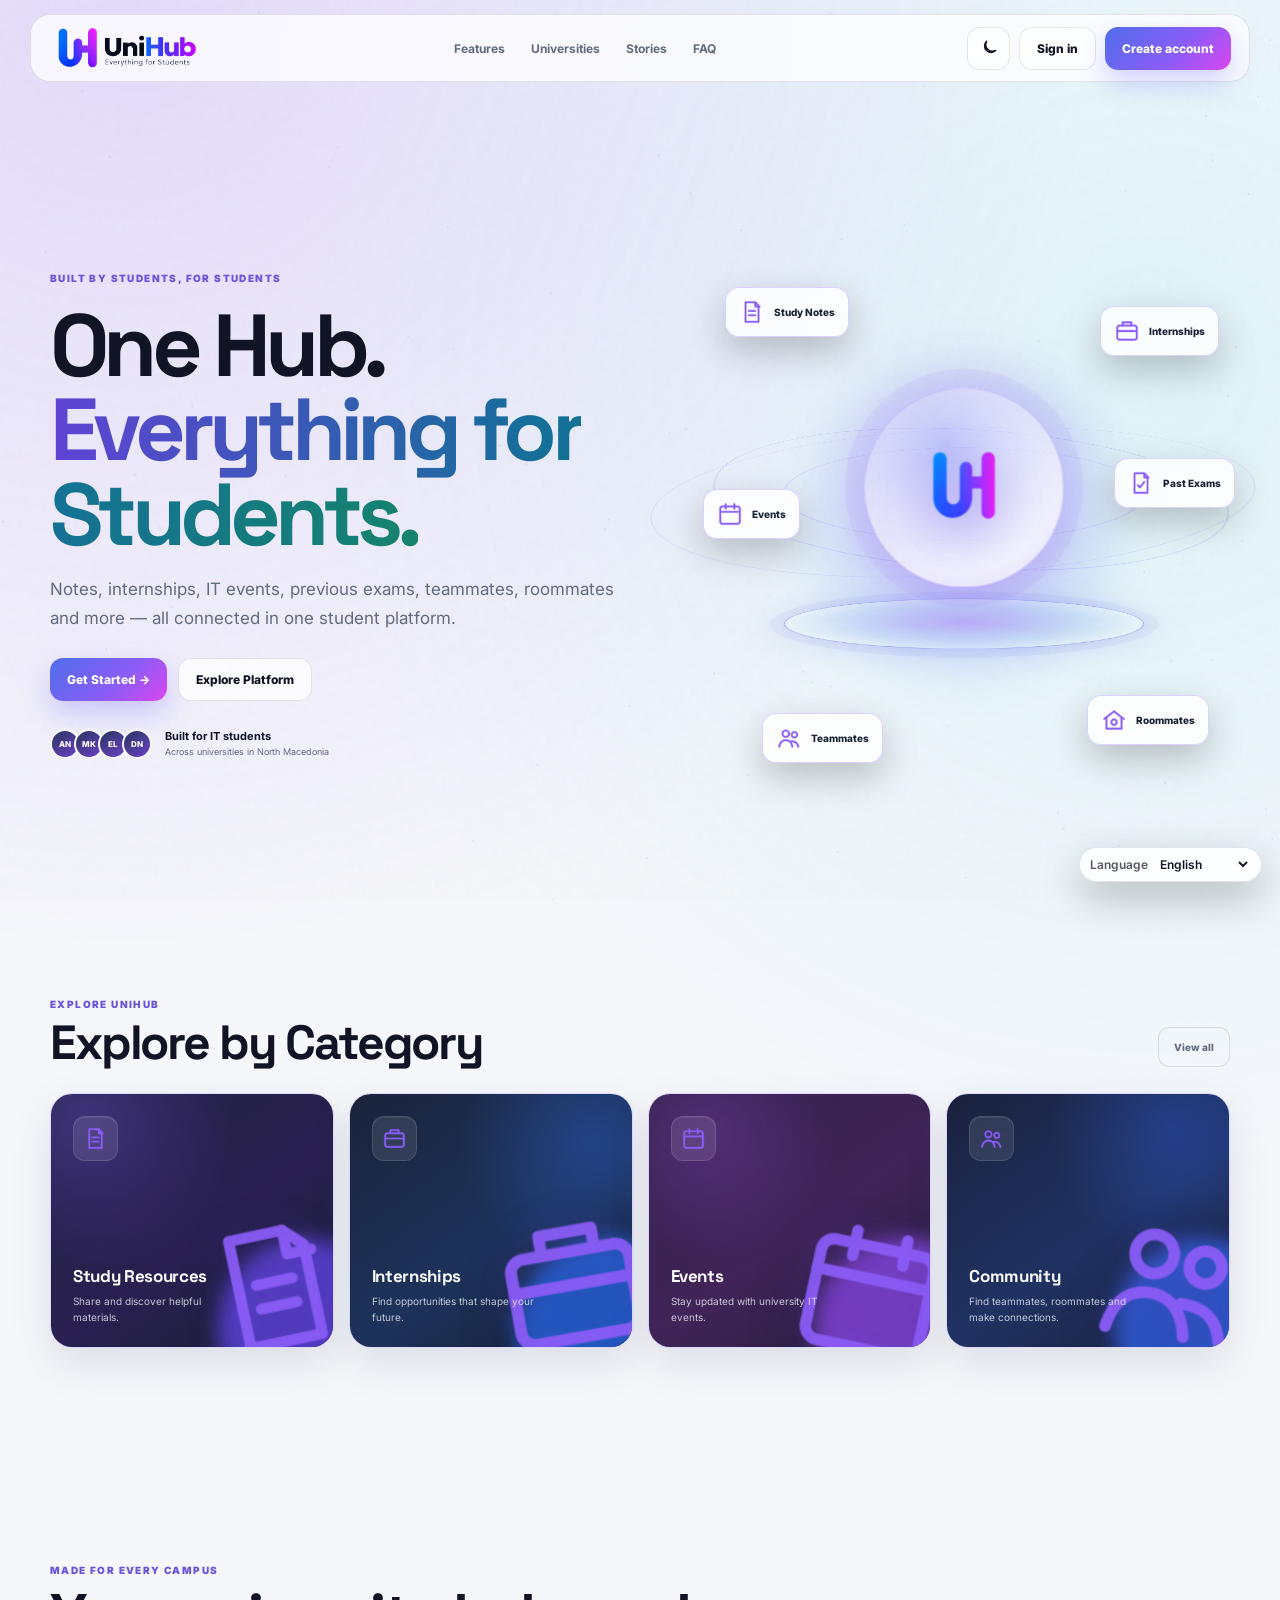
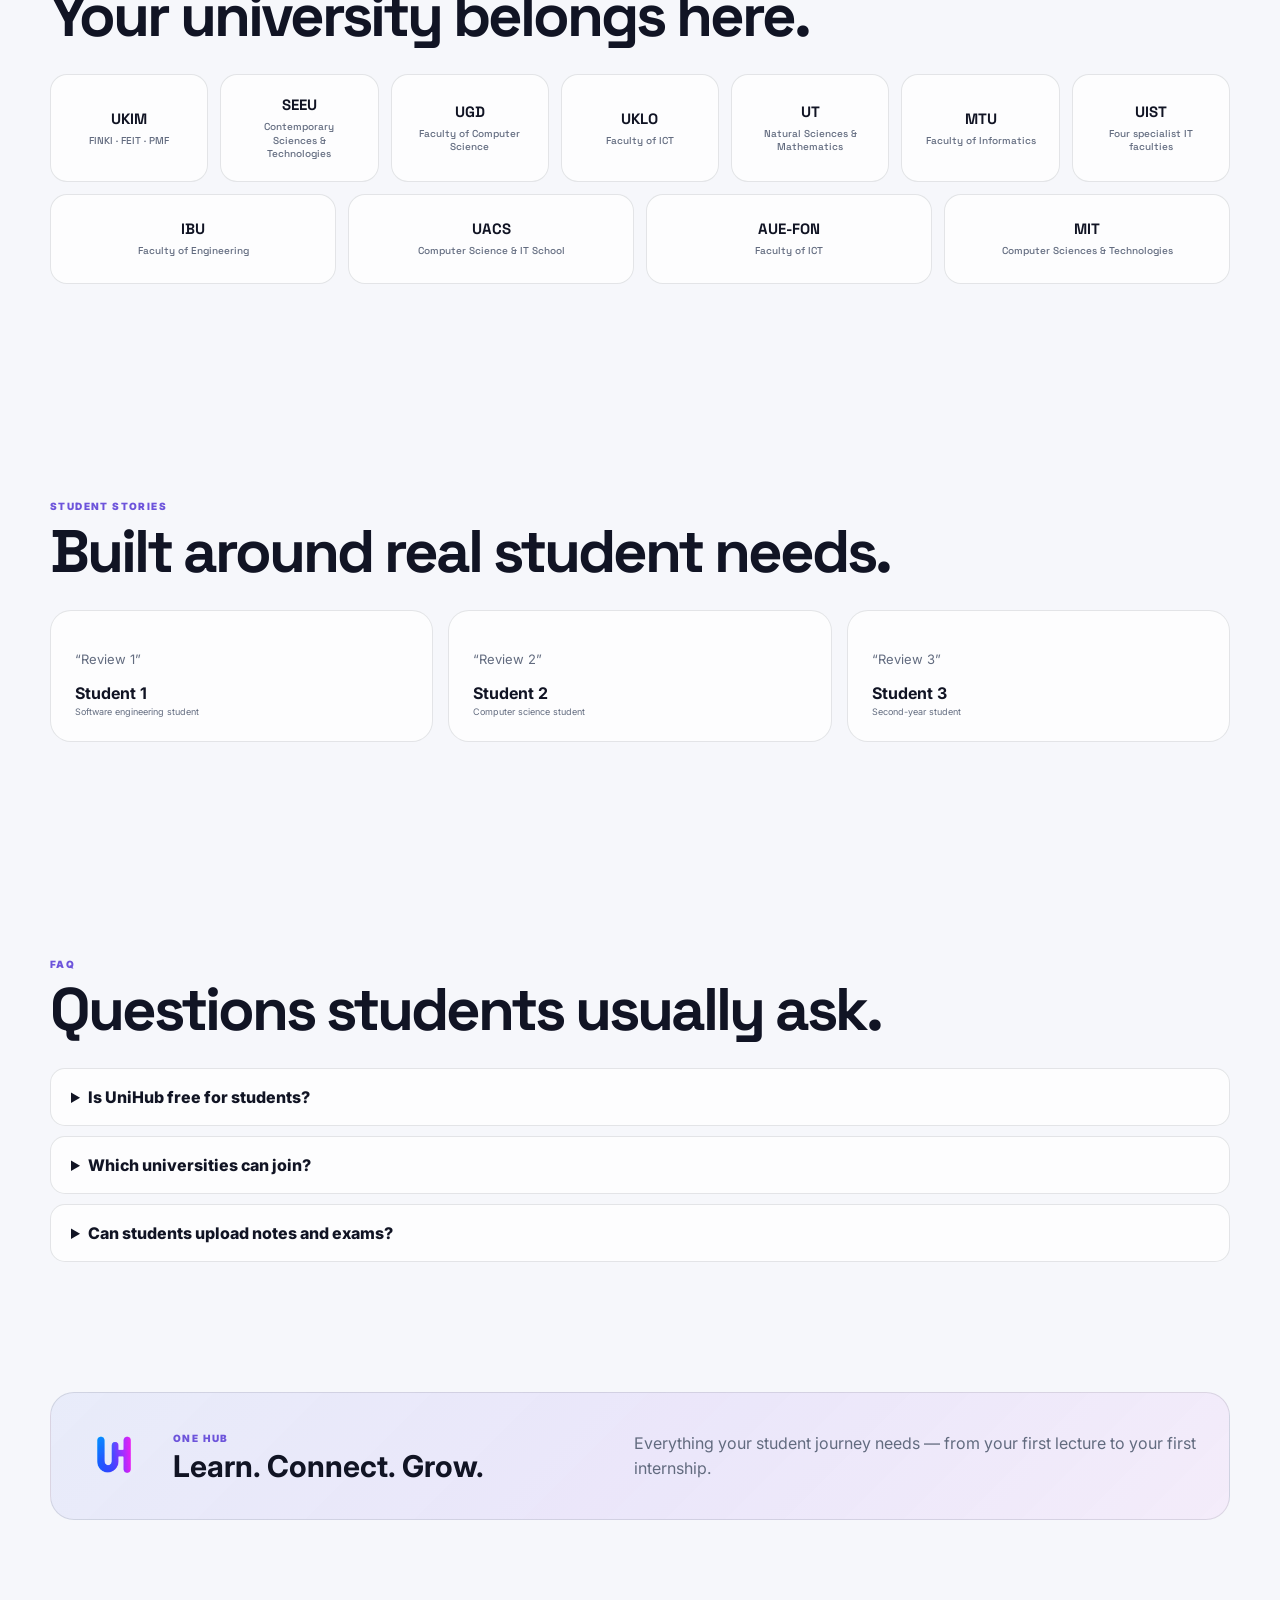
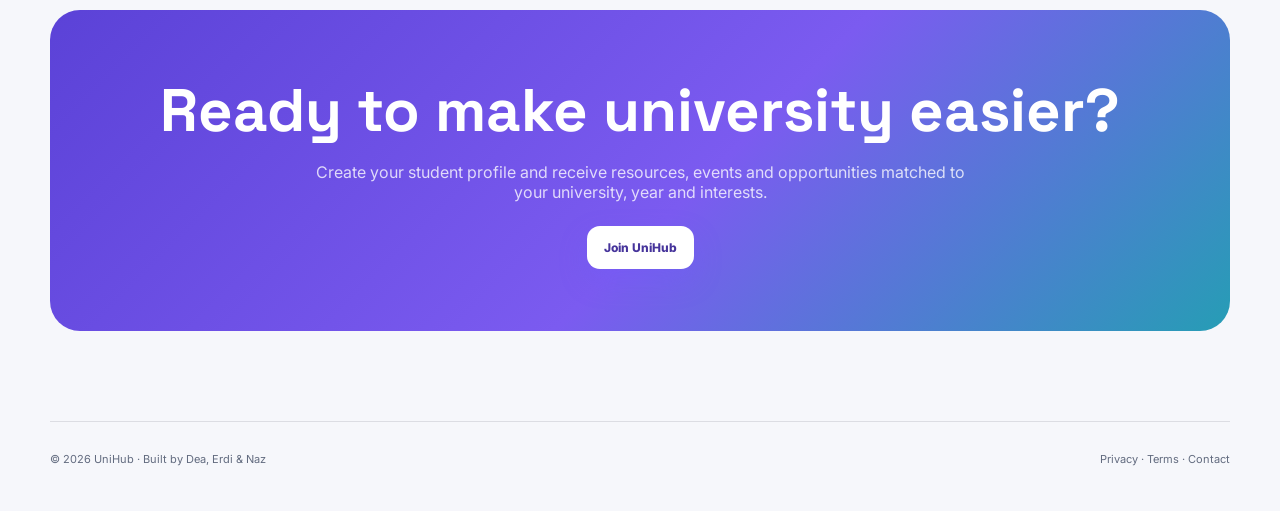
==== index.html @ a18dd670 "Initial UniHub project" ====
<!DOCTYPE html>
<html lang="en">
<head>
    <meta charset="UTF-8">
    <meta name="viewport" content="width=device-width,initial-scale=1">
    <title>UniHub — Your Student Life, Connected</title>
    <link rel="icon" href="assets/favicon.png" type="image/png">
    <link rel="preconnect" href="https://fonts.googleapis.com">
    <link rel="preconnect" href="https://fonts.gstatic.com" crossorigin>
    <link href="https://fonts.googleapis.com/css2?family=Inter:wght@400;500;600;700;800&family=Space+Grotesk:wght@500;600;700&display=swap" rel="stylesheet">
    <link rel="stylesheet" href="public.css">
</head>
<body>
<canvas id="publicCanvas">
</canvas>
<div class="noise">
</div>
<nav class="nav">
    <a class="brand brand-lockup" href="index.html" aria-label="UniHub home">
        <img class="brand-img brand-img-dark" src="assets/logo-dark.png" alt="UniHub — Everything for Students">
        <img class="brand-img brand-img-light" src="assets/logo-light.png" alt="UniHub — Everything for Students">
    </a>
    <div class="links">
        <a href="#features">Features</a>
        <a href="#universities">Universities</a>
        <a href="#stories">Stories</a>
        <a href="#faq">FAQ</a>
    </div>
    <div class="actions">
        <button class="theme-toggle-btn" id="themeToggle" type="button">
            <svg class="theme-icon sun-icon" viewBox="0 0 24 24" aria-hidden="true"><circle cx="12" cy="12" r="4"></circle><path d="M12 2v2M12 20v2M4.93 4.93l1.41 1.41M17.66 17.66l1.41 1.41M2 12h2M20 12h2M4.93 19.07l1.41-1.41M17.66 6.34l1.41-1.41"></path></svg>
            <svg class="theme-icon moon-icon" viewBox="0 0 24 24" aria-hidden="true"><path d="M21 14.5A8.5 8.5 0 0 1 9.5 3 7 7 0 1 0 21 14.5Z"></path></svg>
        </button>
        <a class="btn" href="login.html">Sign in</a>
        <a class="btn primary" href="signup.html">Create account</a>
    </div>
</nav>
<main class="wrap"><section class="hero hero-brand">
    <div class="hero-copy reveal">
        <span class="eyebrow">BUILT BY STUDENTS, FOR STUDENTS</span>
        <h1>One Hub.<br><span class="gradient">Everything for Students.</span></h1>
        <p>Notes, internships, IT events, previous exams, teammates, roommates and more — all connected in one student platform.</p>
        <div class="hero-actions"><a class="btn primary" href="signup.html">Get Started →</a><a class="btn" href="#features">Explore Platform</a></div>
        <div class="hero-proof"><div class="proof-avatars"><span>AN</span><span>MK</span><span>EL</span><span>DN</span></div><p><strong>Built for IT students</strong><br><small>Across universities in North Macedonia</small></p></div>
    </div>
    <div class="hub-visual reveal" id="hubVisual">
        <div class="hub-orbit orbit-one"></div><div class="hub-orbit orbit-two"></div><div class="hub-orbit orbit-three"></div><div class="hub-glow"></div>
        <div class="hub-core"><img src="assets/logo-mark.png" alt="UniHub UH monogram"></div>
        <div class="hub-node node-notes"><img class="asset-icon " src="assets/icons/notes.png" alt="" aria-hidden="true"><span>Study Notes</span></div>
        <div class="hub-node node-jobs"><img class="asset-icon " src="assets/icons/briefcase.png" alt="" aria-hidden="true"><span>Internships</span></div>
        <div class="hub-node node-exams"><img class="asset-icon " src="assets/icons/exam.png" alt="" aria-hidden="true"><span>Past Exams</span></div>
        <div class="hub-node node-events"><img class="asset-icon " src="assets/icons/calendar.png" alt="" aria-hidden="true"><span>Events</span></div>
        <div class="hub-node node-team"><img class="asset-icon " src="assets/icons/team.png" alt="" aria-hidden="true"><span>Teammates</span></div>
        <div class="hub-node node-room"><img class="asset-icon " src="assets/icons/room.png" alt="" aria-hidden="true"><span>Roommates</span></div>
        <div class="hub-platform"></div>
    </div>
</section>
    <section class="section category-section" id="features">
        <div class="category-heading">
            <div>
                <span class="eyebrow">EXPLORE UNIHUB</span>
                <h2>Explore by Category</h2>
            </div>
            <a class="category-view-all" href="signup.html">View all</a>
        </div>

        <div class="category-grid">
            <article class="category-card category-resources reveal">
                <div class="category-content">
                    <span class="category-icon">
                        <img src="assets/icons/notes.png" alt="" aria-hidden="true">
                    </span>
                    <div>
                        <h3>Study Resources</h3>
                        <p>Share and discover helpful materials.</p>
                    </div>
                </div>
                <img class="category-art category-art-resources" src="assets/icons/notes.png" alt="" aria-hidden="true">
            </article>

            <article class="category-card category-internships reveal">
                <div class="category-content">
                    <span class="category-icon">
                        <img src="assets/icons/briefcase.png" alt="" aria-hidden="true">
                    </span>
                    <div>
                        <h3>Internships</h3>
                        <p>Find opportunities that shape your future.</p>
                    </div>
                </div>
                <img class="category-art category-art-internships" src="assets/icons/briefcase.png" alt="" aria-hidden="true">
            </article>

            <article class="category-card category-events reveal">
                <div class="category-content">
                    <span class="category-icon">
                        <img src="assets/icons/calendar.png" alt="" aria-hidden="true">
                    </span>
                    <div>
                        <h3>Events</h3>
                        <p>Stay updated with university IT events.</p>
                    </div>
                </div>
                <img class="category-art category-art-events" src="assets/icons/calendar.png" alt="" aria-hidden="true">
            </article>

            <article class="category-card category-community reveal">
                <div class="category-content">
                    <span class="category-icon">
                        <img src="assets/icons/team.png" alt="" aria-hidden="true">
                    </span>
                    <div>
                        <h3>Community</h3>
                        <p>Find teammates, roommates and make connections.</p>
                    </div>
                </div>
                <img class="category-art category-art-community" src="assets/icons/team.png" alt="" aria-hidden="true">
            </article>
        </div>
    </section>
    <!--    <section class="section">-->
    <!--        <span class="eyebrow">GROWING TOGETHER</span>-->
    <!--        <h2>One place. Thousands of possibilities.</h2>-->
    <!--        <div class="stats">-->
    <!--            <div class="stat">-->
    <!--                <strong data-count="2486">0</strong>-->
    <!--                <span>Students</span>-->
    <!--            </div><div class="stat">-->
    <!--            <strong data-count="1284">0</strong>-->
    <!--            <span>Resources</span>-->
    <!--        </div>-->
    <!--            <div class="stat">-->
    <!--                <strong data-count="327">0</strong>-->
    <!--                <span>Previous exams</span>-->
    <!--            </div>-->
    <!--            <div class="stat">-->
    <!--                <strong data-count="46">0</strong>-->
    <!--                <span>Internships</span>-->
    <!--            </div>-->
    <!--            <div class="stat">-->
    <!--                <strong data-count="18">0</strong>-->
    <!--                <span>Upcoming events</span>-->
    <!--            </div>-->
    <!--        </div>-->
    <!--    </section>-->
    <section class="section" id="universities">
        <span class="eyebrow">MADE FOR EVERY CAMPUS</span>
        <h2>Your university belongs here.</h2>
        <div class="universities">
            <div class="uni">UKIM<small>FINKI · FEIT · PMF</small>
            </div>
            <div class="uni">SEEU<small>Contemporary Sciences & Technologies</small>
            </div>
            <div class="uni">UGD<small>Faculty of Computer Science</small>
            </div>
            <div class="uni">UKLO<small>Faculty of ICT</small>
            </div>
            <div class="uni">UT<small>Natural Sciences & Mathematics</small>
            </div>
            <div class="uni">MTU<small>Faculty of Informatics</small>
            </div>
            <div class="uni">UIST<small>Four specialist IT faculties</small>
            </div>
            <div class="uni">IBU<small>Faculty of Engineering</small>
            </div>
            <div class="uni">UACS<small>Computer Science & IT School</small>
            </div>
            <div class="uni">AUE-FON<small>Faculty of ICT</small>
            </div>
            <div class="uni">MIT<small>Computer Sciences & Technologies</small>
            </div>
        </div>
    </section>
    <section class="section" id="stories">
        <span class="eyebrow">STUDENT STORIES</span>
        <h2>Built around real student needs.</h2>
        <div class="testimonials">
            <article class="quote">
                <p>“Review 1”</p>
                <b>Student 1</b>
                <small>Software engineering student</small>
            </article><article class="quote">
            <p>“Review 2”</p>
            <b>Student 2</b>
            <small>Computer science student</small>
        </article>
            <article class="quote">
                <p>“Review 3”</p>
                <b>Student 3</b>
                <small>Second-year student</small>
            </article>
        </div>
    </section>
    <section class="section" id="faq">
        <span class="eyebrow">FAQ</span>
        <h2>Questions students usually ask.</h2>
        <div class="faq">
            <details>
                <summary>Is UniHub free for students?</summary>
                <p>Yes. The student account and core platform are designed to be free.</p>
            </details>
            <details>
                <summary>Which universities can join?</summary>
                <p>UniHub includes IT-related faculties and study programmes from public and private universities across North Macedonia, with an “Other” option so no accredited IT student is excluded.</p>
            </details>
            <details>
                <summary>Can students upload notes and exams?</summary>
                <p>Yes. Logged-in students can contribute resources, while moderation and reporting keep content organized.</p>
            </details>
        </div>
    </section>
    <section class="brand-strip reveal"><img src="assets/logo-mark.png" alt=""><div><span class="eyebrow">ONE HUB</span><h2>Learn. Connect. Grow.</h2></div><p>Everything your student journey needs — from your first lecture to your first internship.</p></section>
    <section class="cta reveal">
        <h2>Ready to make university easier?</h2>
        <p>Create your student profile and receive resources, events and opportunities matched to your university, year and interests.</p>
        <a class="btn primary" style="background:#fff;color:#46349b" href="signup.html">Join UniHub</a>
    </section>
</main>
<footer class="wrap">
    <span>© 2026 UniHub · Built by Dea, Erdi & Naz</span>
    <span>Privacy · Terms · Contact</span>
</footer>
<script src="public.js">
</script>
<script src="i18n.js"></script>
</body>
</html>
---- public.css ----
:root{--bg:#070910;--surface:rgba(18,22,34,.72);--surface2:#111522;--text:#f7f8fc;--muted:#9ca5ba;--line:rgba(255,255,255,.09);--purple:#8b5cf6;--blue:#4f8df7;--cyan:#2dd4df;--green:#43d39e;--shadow:0 30px 90px rgba(0,0,0,.34);--font:Inter,sans-serif;--display:"Space Grotesk",sans-serif}html[data-theme=light]{--bg:#f6f7fb;--surface:rgba(255,255,255,.78);--surface2:#fff;--text:#111424;--muted:#626b7f;--line:rgba(17,24,39,.11);--shadow:0 28px 80px rgba(63,68,92,.16)}*{box-sizing:border-box}html{scroll-behavior:smooth}body{margin:0;background:radial-gradient(circle at 10% 0%,rgba(139,92,246,.18),transparent 25%),radial-gradient(circle at 90% 10%,rgba(45,212,223,.11),transparent 24%),var(--bg);color:var(--text);font-family:var(--font);overflow-x:hidden;transition:background .25s,color .25s}a{text-decoration:none;color:inherit}button,input{font:inherit}canvas{position:fixed;inset:0;width:100%;height:100%;z-index:-2;opacity:.35}.noise{position:fixed;inset:0;pointer-events:none;z-index:-1;opacity:.035;background-image:url("data:image/svg+xml,%3Csvg viewBox='0 0 180 180' xmlns='http://www.w3.org/2000/svg'%3E%3Cfilter id='n'%3E%3CfeTurbulence type='fractalNoise' baseFrequency='.8' numOctaves='4' stitchTiles='stitch'/%3E%3C/filter%3E%3Crect width='100%25' height='100%25' filter='url(%23n)'/%3E%3C/svg%3E")}.wrap{width:min(1180px,calc(100% - 28px));margin:auto}.nav{position:fixed;top:14px;left:50%;transform:translateX(-50%);width:min(1220px,calc(100% - 24px));height:68px;padding:0 18px;display:flex;align-items:center;justify-content:space-between;border:1px solid var(--line);border-radius:20px;background:rgba(7,9,16,.72);backdrop-filter:blur(24px);z-index:30}html[data-theme=light] .nav{background:rgba(255,255,255,.76)}.brand{display:flex;align-items:center;gap:10px;font:700 21px var(--display)}.brand-mark{width:40px;height:40px;border-radius:13px;display:grid;place-items:center;background:linear-gradient(145deg,var(--purple),#4f46e5);box-shadow:0 12px 28px rgba(109,93,252,.35);color:#fff}.brand b{color:var(--purple)}.links{display:flex;gap:26px;color:var(--muted);font-size:12px;font-weight:700}.actions{display:flex;gap:9px;align-items:center}.btn,.theme-toggle-btn{min-height:43px;padding:0 17px;border-radius:13px;display:inline-flex;align-items:center;justify-content:center;gap:8px;font-weight:800;font-size:12px;border:1px solid var(--line);background:var(--surface);color:var(--text);cursor:pointer}.btn.primary{border:0;background:linear-gradient(135deg,var(--purple),#6d5dfc);box-shadow:0 12px 28px rgba(109,93,252,.28);color:#fff}.theme-toggle-btn{min-width:104px}.hero{min-height:100vh;padding-top:125px;display:grid;grid-template-columns:1.05fr .95fr;align-items:center;gap:60px}.eyebrow{color:#b39dff;font-size:10px;font-weight:900;letter-spacing:.14em}html[data-theme=light] .eyebrow{color:#6d54db}.hero h1{margin:18px 0;font:700 clamp(52px,7vw,88px)/.96 var(--display);letter-spacing:-.065em}.gradient{color:transparent;background:linear-gradient(90deg,#b59cff,#67c8ff 55%,#72e8d2);-webkit-background-clip:text;background-clip:text}html[data-theme=light] .gradient{background:linear-gradient(90deg,#5f43d4,#146f99 55%,#15836d);-webkit-background-clip:text;background-clip:text}.hero p{max-width:650px;color:var(--muted);font-size:17px;line-height:1.7}.hero-actions{display:flex;gap:11px;flex-wrap:wrap;margin-top:25px}.preview{position:relative;transform:perspective(1200px) rotateY(-7deg) rotateX(3deg)}.window{overflow:hidden;border:1px solid var(--line);border-radius:25px;background:var(--surface2);box-shadow:var(--shadow)}.window-top{height:50px;padding:0 15px;display:flex;align-items:center;gap:7px;border-bottom:1px solid var(--line)}.window-top i{width:8px;height:8px;border-radius:50%;background:#ff7373}.window-top i:nth-child(2){background:#ffc765}.window-top i:nth-child(3){background:#55d78f}.window-body{padding:20px}.mini-search{height:48px;border:1px solid var(--line);border-radius:13px;padding:0 13px;display:flex;align-items:center;gap:10px;color:var(--muted);background:rgba(255,255,255,.025)}html[data-theme=light] .mini-search{background:rgba(17,24,39,.025)}.mini-grid{display:grid;grid-template-columns:repeat(2,1fr);gap:10px;margin-top:12px}.mini-card{min-height:118px;padding:14px;border-radius:16px;border:1px solid var(--line);background:linear-gradient(145deg,rgba(139,92,246,.18),rgba(79,70,229,.06))}.mini-card strong,.mini-card small{display:block}.mini-card strong{margin-top:22px;font:700 14px var(--display)}.mini-card small{color:var(--muted);font-size:9px}.float{position:absolute;padding:10px 13px;border:1px solid var(--line);border-radius:13px;background:var(--surface2);box-shadow:var(--shadow);font-size:10px;font-weight:800;animation:f 4s ease-in-out infinite}.f1{left:-35px;top:75px}.f2{right:-30px;bottom:65px;animation-delay:-2s}@keyframes f{50%{transform:translateY(-10px)}}.section{padding:105px 0}.section h2{margin:7px 0 28px;font:700 clamp(37px,5vw,60px)/1.02 var(--display);letter-spacing:-.05em}.grid{display:grid;grid-template-columns:repeat(3,1fr);gap:15px}.feature{min-height:255px;padding:24px;border:1px solid var(--line);border-radius:22px;background:var(--surface);transition:.25s}.feature:hover{transform:translateY(-7px) rotateX(2deg);border-color:rgba(139,92,246,.4);box-shadow:var(--shadow)}.feature .icon{font-size:27px}.feature h3{margin:30px 0 8px;font:700 20px var(--display)}.feature p{color:var(--muted);font-size:12px;line-height:1.7}.stats{display:grid;grid-template-columns:repeat(5,1fr);gap:10px}.stat{padding:23px;border:1px solid var(--line);border-radius:18px;background:var(--surface);text-align:center}.stat strong{display:block;font:700 30px var(--display)}.stat span{color:var(--muted);font-size:10px}.universities{display:flex;gap:12px;flex-wrap:wrap}.uni{flex:1;min-width:140px;padding:20px;border:1px solid var(--line);border-radius:17px;background:var(--surface);text-align:center;font:700 15px var(--display)}.testimonials{display:grid;grid-template-columns:repeat(3,1fr);gap:15px}.quote{padding:24px;border:1px solid var(--line);border-radius:21px;background:var(--surface)}.quote p{color:var(--muted);font-size:13px;line-height:1.7}.quote b,.quote small{display:block}.quote small{color:var(--muted);font-size:9px;margin-top:3px}.faq{display:grid;gap:10px}.faq details{padding:18px 20px;border:1px solid var(--line);border-radius:15px;background:var(--surface)}.faq summary{cursor:pointer;font-weight:800}.faq p{color:var(--muted);font-size:12px;line-height:1.7}.cta{margin:30px 0 90px;padding:62px;border-radius:30px;background:linear-gradient(135deg,#5b42d7,#7b5bf0 55%,#269db5);text-align:center;color:#fff}.cta h2{margin:0 0 13px;font:700 clamp(38px,5vw,60px) var(--display)}.cta p{max-width:650px;margin:0 auto 24px;color:rgba(255,255,255,.78)}footer{padding:30px 0 45px;border-top:1px solid var(--line);display:flex;justify-content:space-between;color:var(--muted);font-size:11px}.reveal{opacity:0;transform:translateY(18px);transition:.7s}.reveal.visible{opacity:1;transform:none}@media(max-width:900px){.links{display:none}.hero{grid-template-columns:1fr;padding-top:140px}.hero-copy{text-align:center}.hero p{margin-inline:auto}.hero-actions{justify-content:center}.preview{transform:none}.grid,.testimonials{grid-template-columns:repeat(2,1fr)}.stats{grid-template-columns:repeat(2,1fr)}}@media(max-width:600px){.wrap{width:calc(100% - 22px)}.hero h1{font-size:52px}.grid,.testimonials,.stats{grid-template-columns:1fr}.f1,.f2{display:none}.cta{padding:42px 20px}.nav .actions .btn:first-child{display:none}.theme-toggle-btn{min-width:88px;padding:0 12px}}
.universities .uni{display:flex;flex-direction:column;gap:6px;min-height:90px;justify-content:center}.universities .uni small{font-size:10px;line-height:1.35;color:var(--muted);font-weight:500}
.theme-toggle-btn{width:43px;min-width:43px;padding:0}.theme-icon{width:19px;height:19px;fill:none;stroke:currentColor;stroke-width:2;stroke-linecap:round;stroke-linejoin:round}.moon-icon{display:none}html[data-theme=light] .sun-icon{display:none}html[data-theme=light] .moon-icon{display:block}

/* === UniHub UH Brand System === */
.brand-lockup{display:block;padding:0;min-width:150px}.brand-img{display:block;width:154px;height:auto}.brand-img-light{display:none}html[data-theme=light] .brand-img-dark{display:none}html[data-theme=light] .brand-img-light{display:block}
:root{--brand-blue:#4F6EEB;--brand-violet:#8B5CF6;--brand-magenta:#D946EF;--brand-night:#0F172A}
.hero-brand{position:relative}.hero-brand .hero-copy{position:relative;z-index:4}
.hero-proof{display:flex;align-items:center;gap:13px;margin-top:28px;color:var(--muted)}.hero-proof p{margin:0;font-size:11px;line-height:1.35}.hero-proof strong{color:var(--text)}.hero-proof small{font-size:9px}.proof-avatars{display:flex}.proof-avatars span{width:30px;height:30px;margin-left:-6px;display:grid;place-items:center;border:2px solid var(--bg);border-radius:50%;background:linear-gradient(145deg,#28345f,#6c42c7);color:#fff;font-size:8px;font-weight:800}.proof-avatars span:first-child{margin-left:0}
.hub-visual{position:relative;min-height:610px;transform-style:preserve-3d;perspective:1200px;isolation:isolate}.hub-glow{position:absolute;left:50%;top:52%;width:360px;height:360px;transform:translate(-50%,-50%);border-radius:50%;background:radial-gradient(circle,rgba(125,75,255,.35),rgba(49,94,255,.11) 45%,transparent 70%);filter:blur(15px);z-index:-1}
.hub-core{position:absolute;left:50%;top:46%;width:190px;height:190px;transform:translate(-50%,-50%) translateZ(60px);display:grid;place-items:center;border:1px solid rgba(150,120,255,.34);border-radius:50%;background:radial-gradient(circle at 40% 30%,rgba(122,90,255,.28),rgba(12,15,29,.88) 68%);box-shadow:0 0 0 18px rgba(124,58,237,.06),0 0 70px rgba(124,58,237,.28),inset 0 0 45px rgba(93,64,220,.14)}html[data-theme=light] .hub-core{background:radial-gradient(circle at 40% 30%,rgba(122,90,255,.17),rgba(255,255,255,.88) 70%)}.hub-core img{width:122px;filter:drop-shadow(0 18px 25px rgba(72,52,202,.3))}
.hub-platform{position:absolute;left:50%;top:68%;width:360px;height:92px;transform:translate(-50%,-50%) rotateX(62deg);border:1px solid rgba(99,102,241,.55);border-radius:50%;background:radial-gradient(ellipse at center,rgba(139,92,246,.34),rgba(37,99,235,.10) 48%,transparent 70%);box-shadow:0 0 0 14px rgba(67,56,202,.05),0 0 50px rgba(99,102,241,.25)}
.hub-orbit{position:absolute;left:50%;top:46%;border:1px solid rgba(140,110,255,.28);border-radius:50%;transform:translate(-50%,-50%) rotateX(69deg);pointer-events:none}.orbit-one{width:360px;height:270px}.orbit-two{width:520px;height:360px;transform:translate(-50%,-50%) rotateX(67deg) rotateZ(16deg)}.orbit-three{width:610px;height:430px;transform:translate(-50%,-50%) rotateX(70deg) rotateZ(-18deg);opacity:.65}
.hub-node{position:absolute;display:flex;align-items:center;gap:9px;padding:11px 13px;border:1px solid rgba(135,102,255,.28);border-radius:14px;background:rgba(13,17,31,.84);backdrop-filter:blur(16px);box-shadow:0 14px 36px rgba(0,0,0,.22);color:#eef1ff;font-size:10px;font-weight:800;animation:hubFloat 5s ease-in-out infinite}.hub-node .asset-icon{width:26px;height:26px;color:#8b5cf6}html[data-theme=light] .hub-node{background:rgba(255,255,255,.84);color:#1a2236}.node-notes{left:5%;top:13%}.node-jobs{right:2%;top:16%;animation-delay:-1s}.node-exams{right:-1%;top:41%;animation-delay:-2.2s}.node-events{left:1%;top:46%;animation-delay:-3s}.node-team{left:12%;bottom:9%;animation-delay:-1.7s}.node-room{right:4%;bottom:12%;animation-delay:-2.6s}@keyframes hubFloat{50%{transform:translateY(-9px)}}
.feature .icon{width:48px;height:48px;display:grid;place-items:center;border-radius:14px;background:linear-gradient(145deg,rgba(79,110,235,.17),rgba(217,70,239,.12));color:#8b5cf6}.feature .icon .asset-icon{width:26px;height:26px}
.brand-strip{display:grid;grid-template-columns:auto 1fr 1.3fr;gap:24px;align-items:center;margin:25px 0 90px;padding:28px;border:1px solid var(--line);border-radius:24px;background:linear-gradient(135deg,rgba(79,110,235,.08),rgba(139,92,246,.10),rgba(217,70,239,.06))}.brand-strip>img{width:70px}.brand-strip h2{margin:2px 0;font-size:30px}.brand-strip p{margin:0;color:var(--muted);line-height:1.6}
.btn.primary{background:linear-gradient(135deg,var(--brand-blue),var(--brand-violet) 58%,var(--brand-magenta))}
@media(max-width:900px){.hub-visual{min-height:540px}.brand-strip{grid-template-columns:auto 1fr}.brand-strip p{grid-column:1/-1}}
@media(max-width:620px){.brand-img{width:138px}.hub-visual{min-height:460px}.hub-core{width:150px;height:150px}.hub-core img{width:96px}.hub-node{padding:9px 10px;font-size:8px}.hub-node .asset-icon{width:21px;height:21px}.orbit-three{display:none}.orbit-two{width:390px;height:290px}.orbit-one{width:280px;height:220px}}

.asset-icon{display:block;width:1em;height:1em;object-fit:contain}


/* === Explore by Category cards === */
.category-section{padding-top:92px;padding-bottom:105px}

.category-heading{
    display:flex;
    align-items:flex-end;
    justify-content:space-between;
    gap:24px;
    margin-bottom:26px;
}

.category-heading h2{
    margin:7px 0 0;
    font:700 clamp(34px,4vw,48px)/1 var(--display);
    letter-spacing:-.045em;
}

.category-view-all{
    min-height:40px;
    padding:0 15px;
    display:inline-flex;
    align-items:center;
    justify-content:center;
    border:1px solid var(--line);
    border-radius:11px;
    background:rgba(255,255,255,.025);
    color:var(--muted);
    font-size:10px;
    font-weight:800;
    transition:.22s;
}

.category-view-all:hover{
    color:var(--text);
    border-color:rgba(139,92,246,.35);
    transform:translateY(-2px);
}

.category-grid{
    display:grid;
    grid-template-columns:repeat(4,minmax(0,1fr));
    gap:15px;
}

.category-card{
    position:relative;
    min-height:255px;
    overflow:hidden;
    padding:22px;
    display:flex;
    align-items:flex-end;
    isolation:isolate;
    border:1px solid rgba(137,116,255,.24);
    border-radius:22px;
    box-shadow:
            inset 0 1px 0 rgba(255,255,255,.05),
            0 18px 45px rgba(0,0,0,.15);
    transition:
            transform .32s cubic-bezier(.2,.8,.2,1),
            box-shadow .32s,
            border-color .32s;
}

.category-card:before{
    content:"";
    position:absolute;
    inset:0;
    z-index:-2;
    opacity:.96;
}

.category-card:after{
    content:"";
    position:absolute;
    width:180px;
    height:180px;
    right:-65px;
    bottom:-72px;
    z-index:-1;
    border-radius:50%;
    filter:blur(10px);
    opacity:.7;
}

.category-card:hover{
    transform:translateY(-8px) scale(1.012);
    border-color:rgba(161,136,255,.55);
    box-shadow:
            inset 0 1px 0 rgba(255,255,255,.08),
            0 26px 70px rgba(0,0,0,.25),
            0 0 32px rgba(109,93,252,.10);
}

.category-resources:before{
    background:
            radial-gradient(circle at 12% 10%,rgba(122,86,255,.30),transparent 45%),
            linear-gradient(145deg,#171735,#21174a 55%,#12162d);
}
.category-resources:after{background:#6d4cff}

.category-internships:before{
    background:
            radial-gradient(circle at 85% 18%,rgba(43,111,255,.28),transparent 42%),
            linear-gradient(145deg,#111b33,#142a55 56%,#10172c);
}
.category-internships:after{background:#2774ff}

.category-events:before{
    background:
            radial-gradient(circle at 20% 15%,rgba(170,77,255,.24),transparent 42%),
            linear-gradient(145deg,#26183d,#3a1c53 54%,#17172f);
}
.category-events:after{background:#9c4dff}

.category-community:before{
    background:
            radial-gradient(circle at 80% 14%,rgba(45,98,255,.28),transparent 40%),
            linear-gradient(145deg,#111936,#172a5d 55%,#121830);
}
.category-community:after{background:#376cff}

.category-content{
    position:relative;
    z-index:3;
    width:72%;
    min-height:100%;
    display:flex;
    flex-direction:column;
    justify-content:space-between;
    align-items:flex-start;
}

.category-icon{
    width:45px;
    height:45px;
    display:grid;
    place-items:center;
    border:1px solid rgba(255,255,255,.12);
    border-radius:12px;
    background:rgba(255,255,255,.10);
    box-shadow:inset 0 1px 0 rgba(255,255,255,.08);
    backdrop-filter:blur(10px);
}

.category-icon img{
    width:25px;
    height:25px;
    object-fit:contain;
}

.category-card h3{
    margin:76px 0 7px;
    color:#fff;
    font:700 17px var(--display);
    letter-spacing:-.02em;
}

.category-card p{
    max-width:190px;
    margin:0;
    color:rgba(235,239,255,.72);
    font-size:10px;
    line-height:1.55;
}

.category-art{
    position:absolute;
    z-index:2;
    object-fit:contain;
    filter:
            drop-shadow(0 18px 30px rgba(0,0,0,.22))
            drop-shadow(0 0 18px rgba(110,85,255,.22));
    opacity:.95;
    pointer-events:none;
    transition:transform .38s cubic-bezier(.2,.8,.2,1);
}

.category-art-resources{
    width:135px;
    right:-10px;
    bottom:-8px;
    transform:rotate(-12deg) scale(1.08);
}

.category-art-internships{
    width:145px;
    right:-14px;
    bottom:-10px;
    transform:rotate(-10deg) scale(1.1);
}

.category-art-events{
    width:142px;
    right:-12px;
    bottom:-16px;
    transform:rotate(12deg) scale(1.08);
}

.category-art-community{
    width:145px;
    right:-14px;
    bottom:-8px;
    transform:rotate(8deg) scale(1.08);
}

.category-card:hover .category-art-resources{
    transform:rotate(-7deg) translateY(-7px) scale(1.12);
}
.category-card:hover .category-art-internships{
    transform:rotate(-5deg) translateY(-7px) scale(1.14);
}
.category-card:hover .category-art-events{
    transform:rotate(7deg) translateY(-7px) scale(1.12);
}
.category-card:hover .category-art-community{
    transform:rotate(3deg) translateY(-7px) scale(1.12);
}

html[data-theme=light] .category-card{
    box-shadow:0 16px 40px rgba(55,61,92,.13);
}
html[data-theme=light] .category-card h3{color:#fff}
html[data-theme=light] .category-card p{color:rgba(244,246,255,.78)}

@media(max-width:1000px){
    .category-grid{grid-template-columns:repeat(2,minmax(0,1fr))}
}

@media(max-width:600px){
    .category-heading{align-items:flex-start}
    .category-grid{grid-template-columns:1fr}
    .category-card{min-height:225px}
    .category-card h3{margin-top:60px}
}
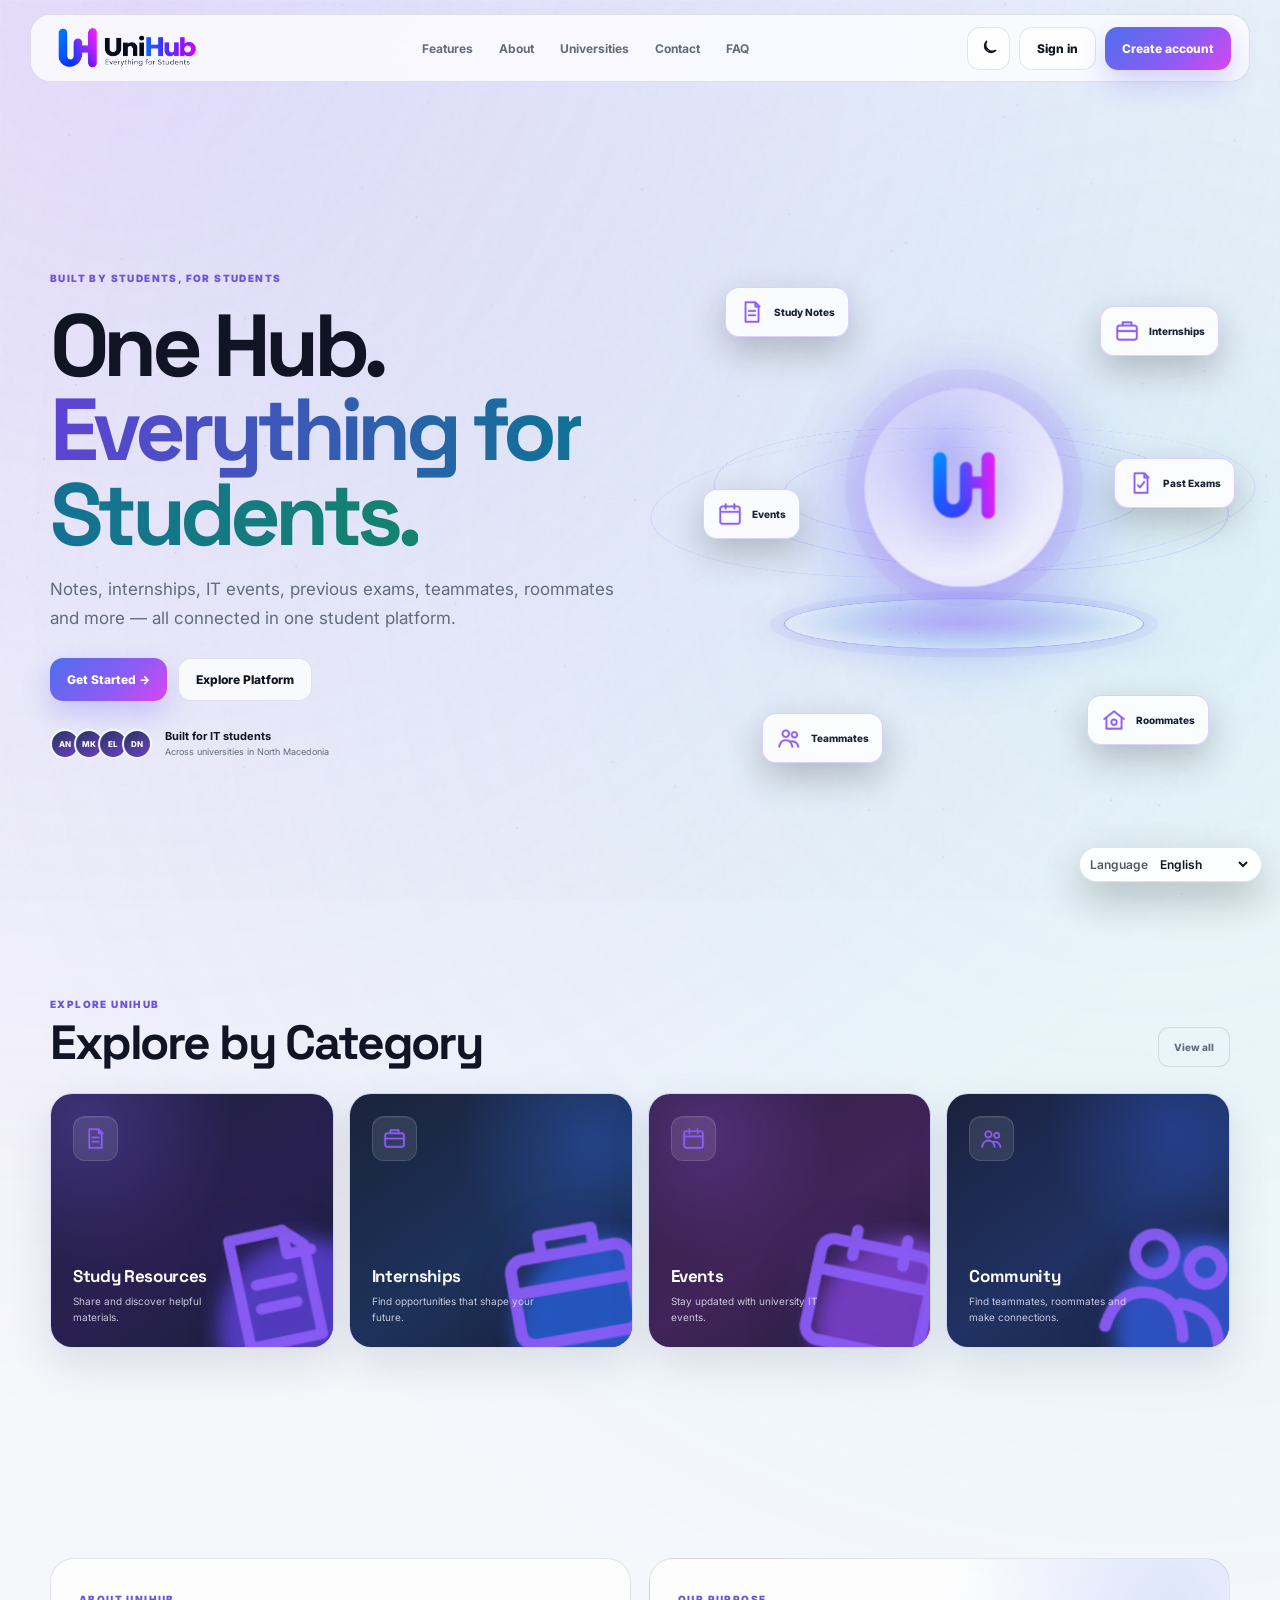
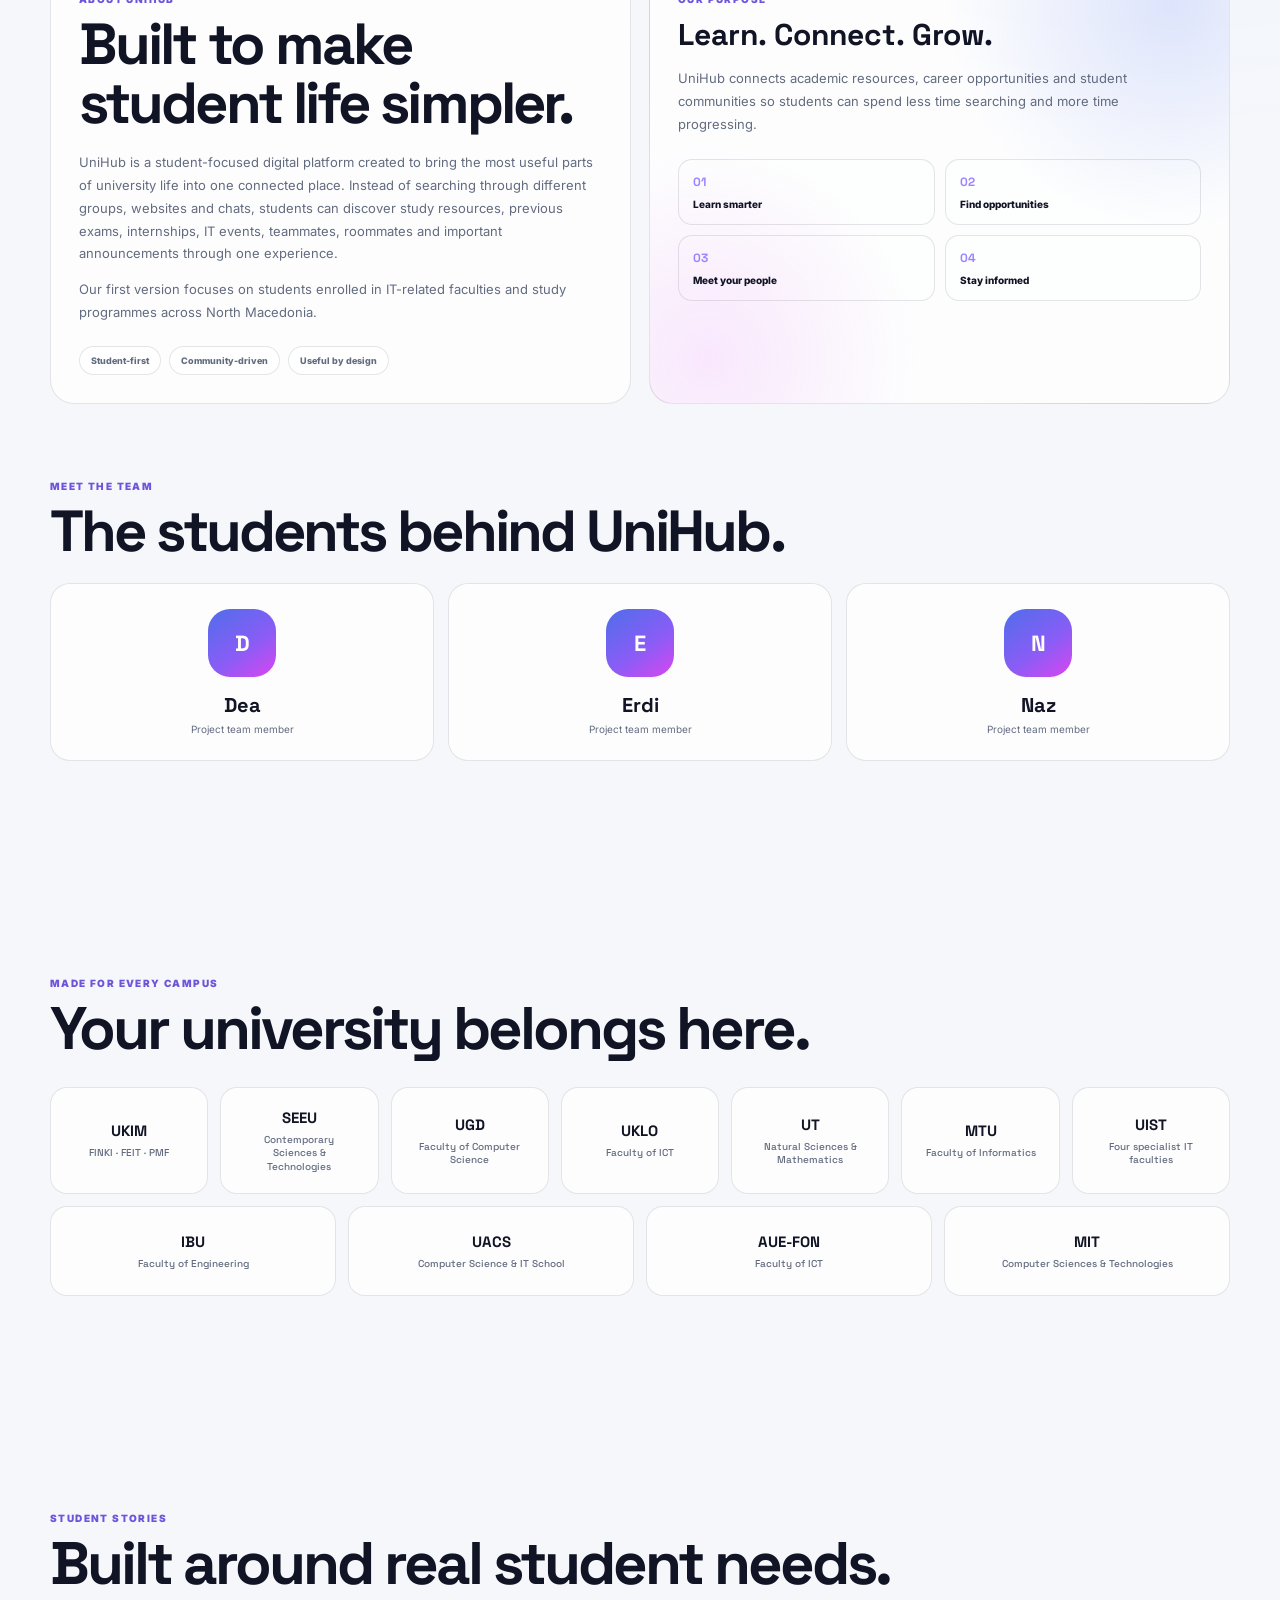
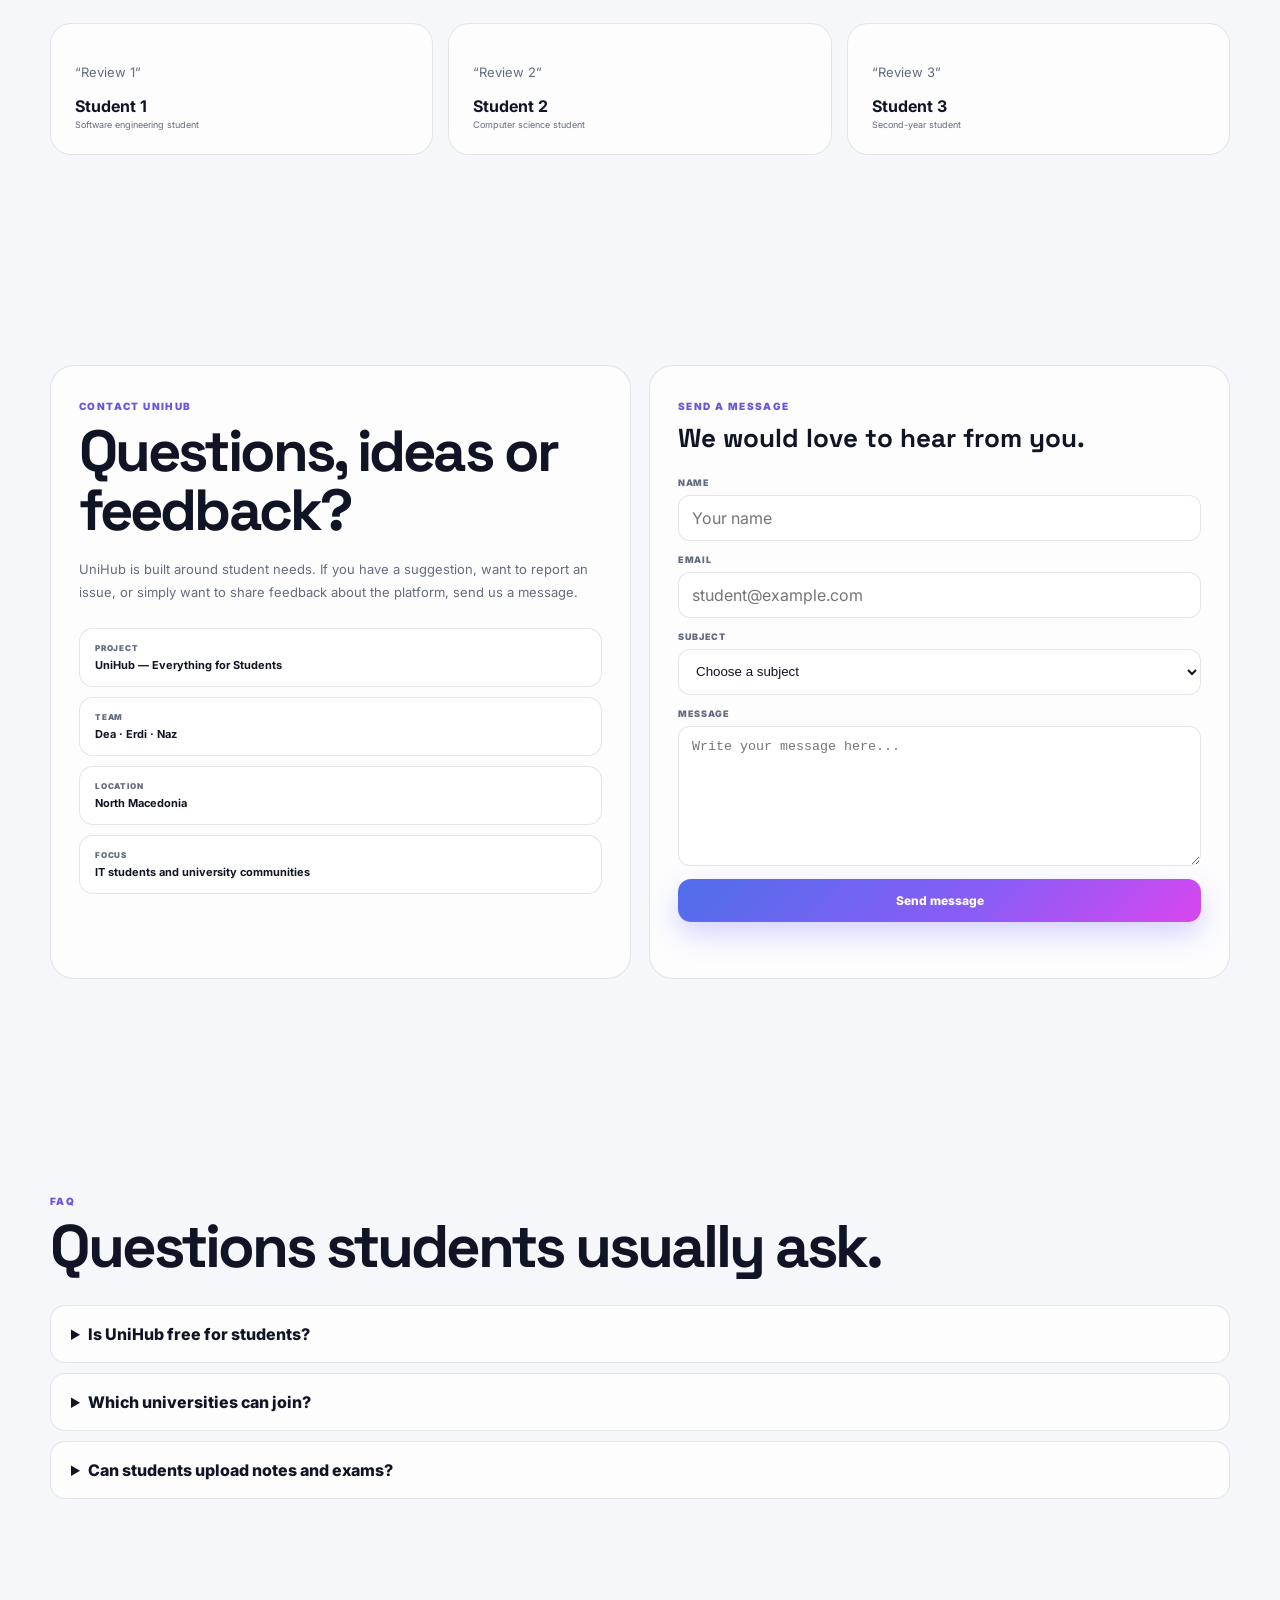
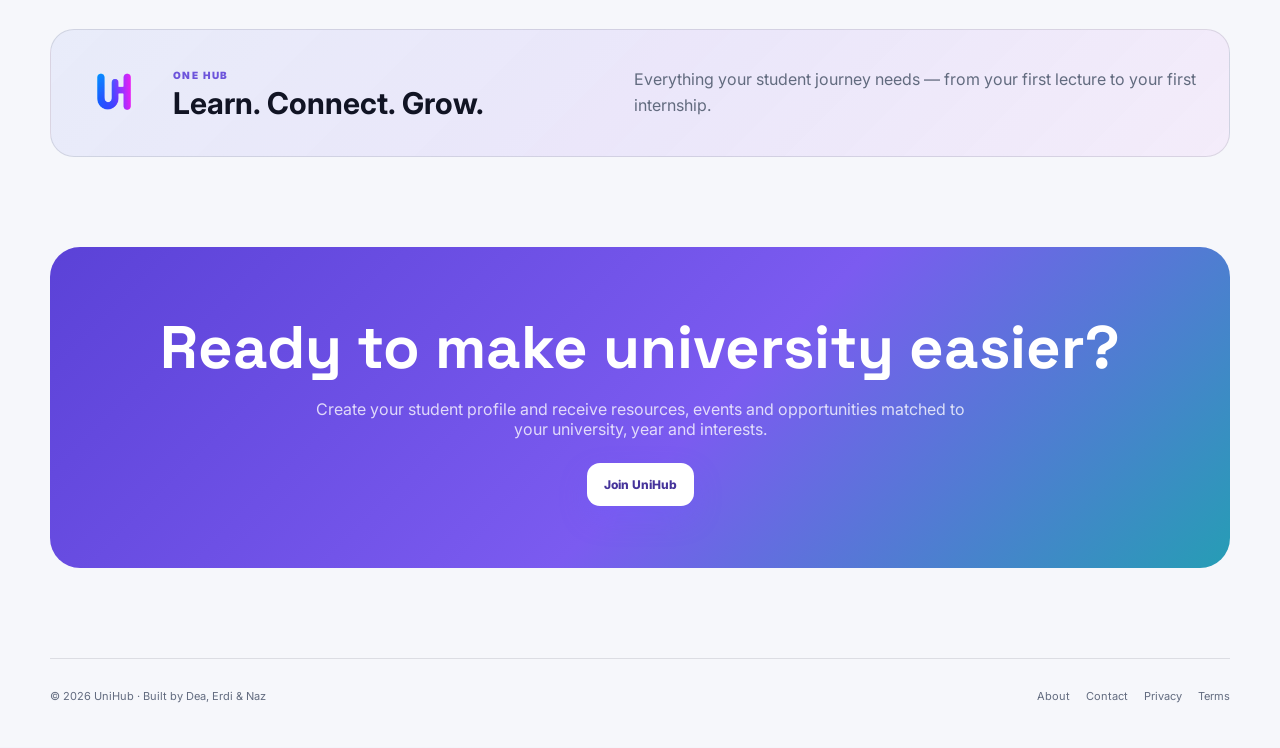
==== commit 1c52ee61: "Update UniHub project" ====
--- a/index.html
+++ b/index.html
@@ -22,8 +22,9 @@
     </a>
     <div class="links">
         <a href="#features">Features</a>
+        <a href="#about">About</a>
         <a href="#universities">Universities</a>
-        <a href="#stories">Stories</a>
+        <a href="#contact">Contact</a>
         <a href="#faq">FAQ</a>
     </div>
     <div class="actions">
@@ -143,6 +144,30 @@
     <!--            </div>-->
     <!--        </div>-->
     <!--    </section>-->
+    <section class="section about-section" id="about">
+        <div class="about-layout">
+            <div class="about-copy reveal">
+                <span class="eyebrow">ABOUT UNIHUB</span>
+                <h2>Built to make student life simpler.</h2>
+                <p>UniHub is a student-focused digital platform created to bring the most useful parts of university life into one connected place. Instead of searching through different groups, websites and chats, students can discover study resources, previous exams, internships, IT events, teammates, roommates and important announcements through one experience.</p>
+                <p>Our first version focuses on students enrolled in IT-related faculties and study programmes across North Macedonia.</p>
+                <div class="about-values"><span>Student-first</span><span>Community-driven</span><span>Useful by design</span></div>
+            </div>
+            <div class="about-panel reveal">
+                <span class="eyebrow">OUR PURPOSE</span>
+                <h3>Learn. Connect. Grow.</h3>
+                <p>UniHub connects academic resources, career opportunities and student communities so students can spend less time searching and more time progressing.</p>
+                <div class="purpose-grid"><div><strong>01</strong><span>Learn smarter</span></div><div><strong>02</strong><span>Find opportunities</span></div><div><strong>03</strong><span>Meet your people</span></div><div><strong>04</strong><span>Stay informed</span></div></div>
+            </div>
+        </div>
+        <div class="team-head reveal"><span class="eyebrow">MEET THE TEAM</span><h2>The students behind UniHub.</h2></div>
+        <div class="team-grid">
+            <article class="team-card reveal"><div class="team-avatar">D</div><h3>Dea</h3><p>Project team member</p></article>
+            <article class="team-card reveal"><div class="team-avatar">E</div><h3>Erdi</h3><p>Project team member</p></article>
+            <article class="team-card reveal"><div class="team-avatar">N</div><h3>Naz</h3><p>Project team member</p></article>
+        </div>
+    </section>
+
     <section class="section" id="universities">
         <span class="eyebrow">MADE FOR EVERY CAMPUS</span>
         <h2>Your university belongs here.</h2>
@@ -191,6 +216,31 @@
             </article>
         </div>
     </section>
+    <section class="section contact-section" id="contact">
+        <div class="contact-layout">
+            <div class="contact-copy reveal">
+                <span class="eyebrow">CONTACT UNIHUB</span>
+                <h2>Questions, ideas or feedback?</h2>
+                <p>UniHub is built around student needs. If you have a suggestion, want to report an issue, or simply want to share feedback about the platform, send us a message.</p>
+                <div class="contact-details">
+                    <div><span>Project</span><strong>UniHub — Everything for Students</strong></div>
+                    <div><span>Team</span><strong>Dea · Erdi · Naz</strong></div>
+                    <div><span>Location</span><strong>North Macedonia</strong></div>
+                    <div><span>Focus</span><strong>IT students and university communities</strong></div>
+                </div>
+            </div>
+            <form class="contact-form reveal" id="contactForm">
+                <div class="contact-form-head"><span class="eyebrow">SEND A MESSAGE</span><h3>We would love to hear from you.</h3></div>
+                <label><span>Name</span><input type="text" name="name" required placeholder="Your name"></label>
+                <label><span>Email</span><input type="email" name="email" required placeholder="student@example.com"></label>
+                <label><span>Subject</span><select name="subject" required><option value="">Choose a subject</option><option>General question</option><option>Feedback</option><option>Report an issue</option><option>Partnership or event</option></select></label>
+                <label><span>Message</span><textarea name="message" required placeholder="Write your message here..."></textarea></label>
+                <button class="btn primary contact-submit" type="submit">Send message</button>
+                <p class="contact-status" id="contactStatus" role="status"></p>
+            </form>
+        </div>
+    </section>
+
     <section class="section" id="faq">
         <span class="eyebrow">FAQ</span>
         <h2>Questions students usually ask.</h2>
@@ -218,7 +268,7 @@
 </main>
 <footer class="wrap">
     <span>© 2026 UniHub · Built by Dea, Erdi & Naz</span>
-    <span>Privacy · Terms · Contact</span>
+    <span class="footer-links"><a href="#about">About</a><a href="#contact">Contact</a><a href="privacy.html">Privacy</a><a href="terms.html">Terms</a></span>
 </footer>
 <script src="public.js">
 </script>
--- a/public.css
+++ b/public.css
@@ -255,4 +255,5 @@
     .category-grid{grid-template-columns:1fr}
     .category-card{min-height:225px}
     .category-card h3{margin-top:60px}
-}+}
+.about-layout,.contact-layout{display:grid;grid-template-columns:1fr 1fr;gap:18px}.about-copy,.about-panel,.contact-copy,.contact-form{padding:28px;border:1px solid var(--line);border-radius:24px;background:var(--surface)}.about-copy h2,.team-head h2,.contact-copy h2{margin:8px 0 18px;font:700 clamp(36px,5vw,58px)/1.02 var(--display);letter-spacing:-.05em}.about-copy p,.about-panel p,.contact-copy p{color:var(--muted);font-size:13px;line-height:1.75}.about-values{display:flex;gap:8px;flex-wrap:wrap;margin-top:22px}.about-values span{padding:8px 11px;border:1px solid var(--line);border-radius:999px;background:var(--surface2);color:var(--muted);font-size:9px;font-weight:800}.about-panel{background:radial-gradient(circle at 90% 10%,rgba(79,110,235,.18),transparent 34%),radial-gradient(circle at 10% 90%,rgba(217,70,239,.12),transparent 32%),var(--surface)}.about-panel h3{margin:8px 0 10px;font:700 30px var(--display)}.purpose-grid{display:grid;grid-template-columns:repeat(2,1fr);gap:10px;margin-top:24px}.purpose-grid div{padding:14px;border:1px solid var(--line);border-radius:14px;background:rgba(255,255,255,.025)}.purpose-grid strong,.purpose-grid span{display:block}.purpose-grid strong{color:#9c83ff;font:700 12px var(--display)}.purpose-grid span{margin-top:8px;font-size:10px;font-weight:800}.team-head{margin-top:70px}.team-grid{display:grid;grid-template-columns:repeat(3,1fr);gap:14px;margin-top:22px}.team-card{padding:25px;text-align:center;border:1px solid var(--line);border-radius:20px;background:var(--surface)}.team-avatar{width:68px;height:68px;margin:0 auto 15px;display:grid;place-items:center;border-radius:22px;background:linear-gradient(145deg,var(--brand-blue),var(--brand-violet) 58%,var(--brand-magenta));color:#fff;font:800 22px var(--display)}.team-card h3{margin:0;font:700 20px var(--display)}.team-card p{margin:5px 0 0;color:var(--muted);font-size:10px}.contact-details{display:grid;gap:10px;margin-top:24px}.contact-details div{padding:14px 15px;border:1px solid var(--line);border-radius:14px;background:var(--surface2)}.contact-details span,.contact-details strong{display:block}.contact-details span{color:var(--muted);font-size:8px;font-weight:900;letter-spacing:.1em;text-transform:uppercase}.contact-details strong{margin-top:5px;font-size:11px}.contact-form-head h3{margin:7px 0 22px;font:700 26px var(--display)}.contact-form label{display:grid;gap:7px;margin-bottom:13px}.contact-form label>span{color:var(--muted);font-size:9px;font-weight:900;letter-spacing:.07em;text-transform:uppercase}.contact-form input,.contact-form select,.contact-form textarea{width:100%;padding:12px 13px;border:1px solid var(--line);border-radius:12px;background:var(--surface2);color:var(--text);outline:none}.contact-form input,.contact-form select{height:46px}.contact-form textarea{min-height:140px;resize:vertical}.contact-submit{width:100%}.contact-status{min-height:18px;margin:10px 0 0;color:var(--green);font-size:10px;font-weight:800;text-align:center}.footer-links{display:flex;gap:16px;align-items:center}.legal-page{width:min(900px,calc(100% - 28px));margin:0 auto;padding:120px 0 70px}.legal-card{padding:34px;border:1px solid var(--line);border-radius:26px;background:var(--surface)}.legal-card h1{margin:8px 0 12px;font:700 clamp(40px,6vw,64px)/1 var(--display);letter-spacing:-.055em}.legal-card h2{margin:28px 0 8px;font:700 22px var(--display)}.legal-card p{color:var(--muted);font-size:12px;line-height:1.75}.legal-note{margin-top:28px;padding:14px;border:1px solid var(--line);border-radius:14px;background:var(--surface2);color:var(--muted);font-size:10px}@media(max-width:900px){.about-layout,.contact-layout{grid-template-columns:1fr}}@media(max-width:650px){.team-grid,.purpose-grid{grid-template-columns:1fr}.footer-links{gap:10px;flex-wrap:wrap;justify-content:flex-end}}
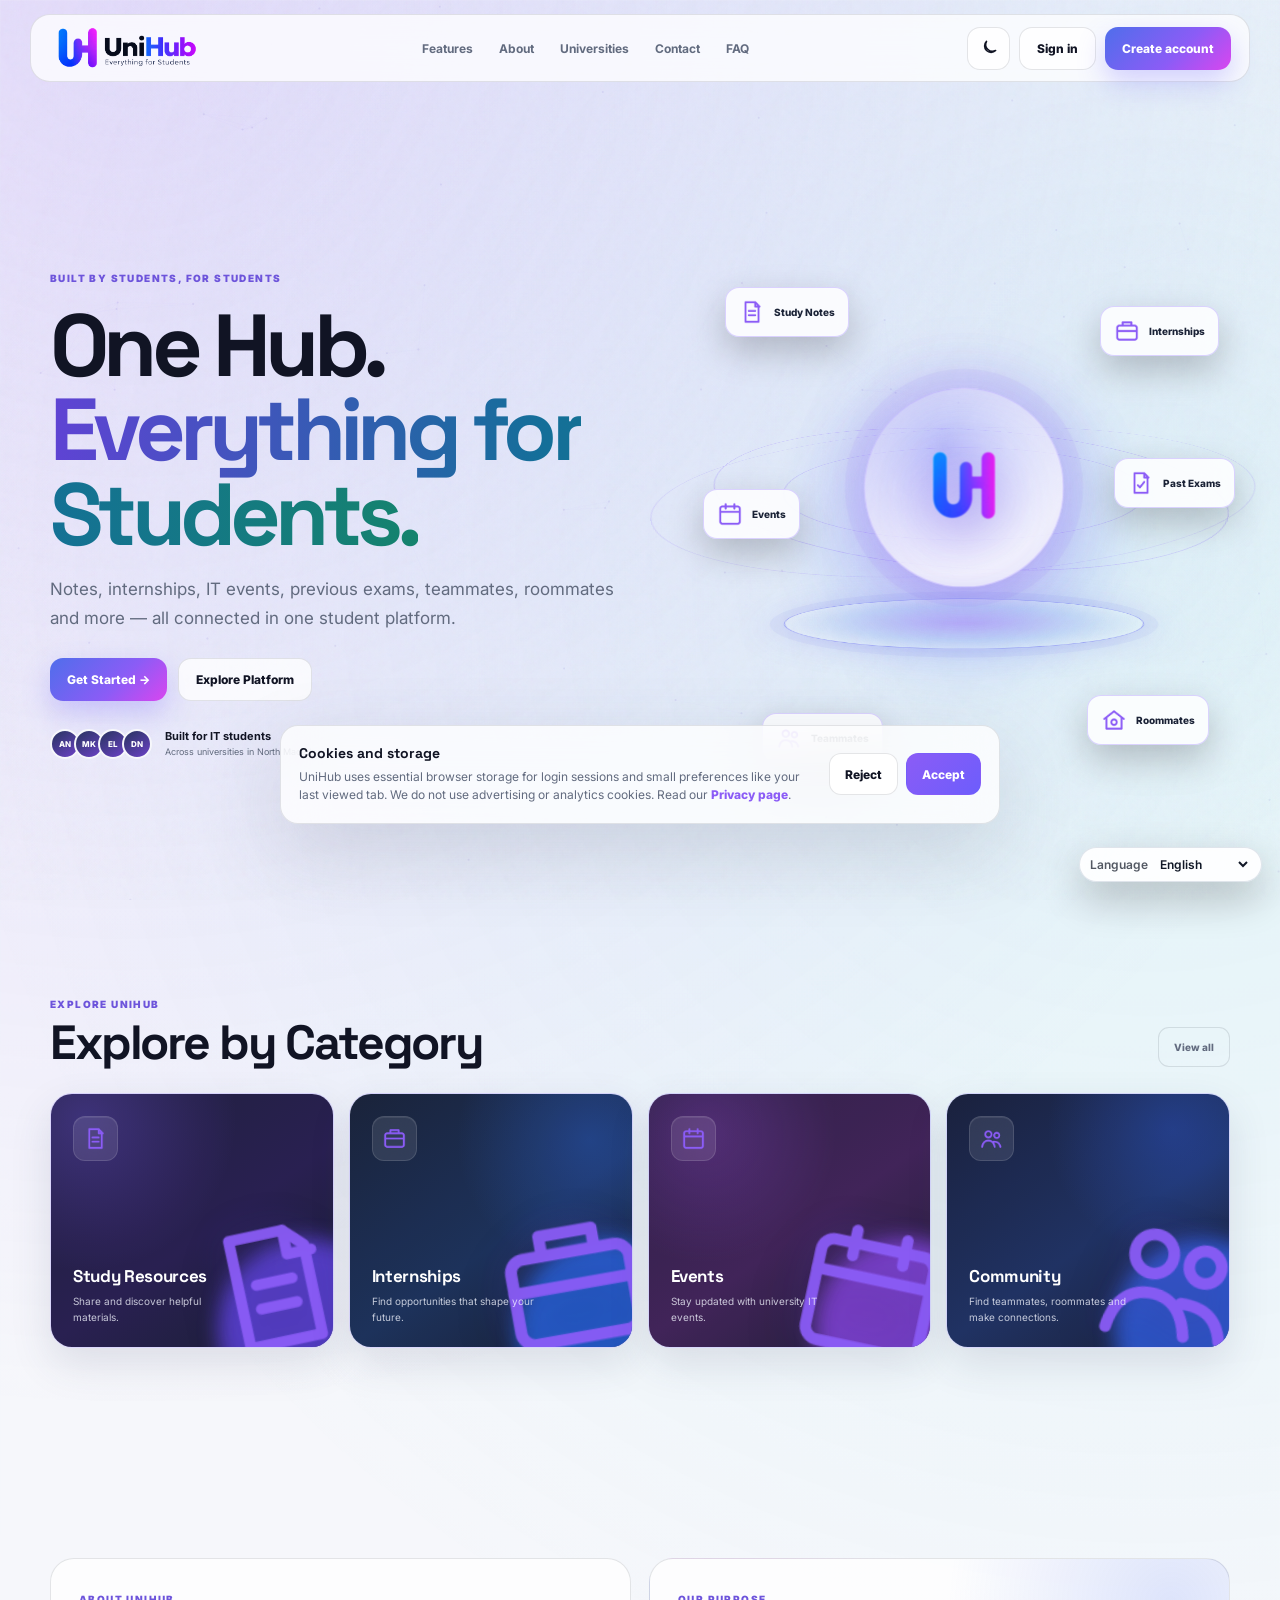
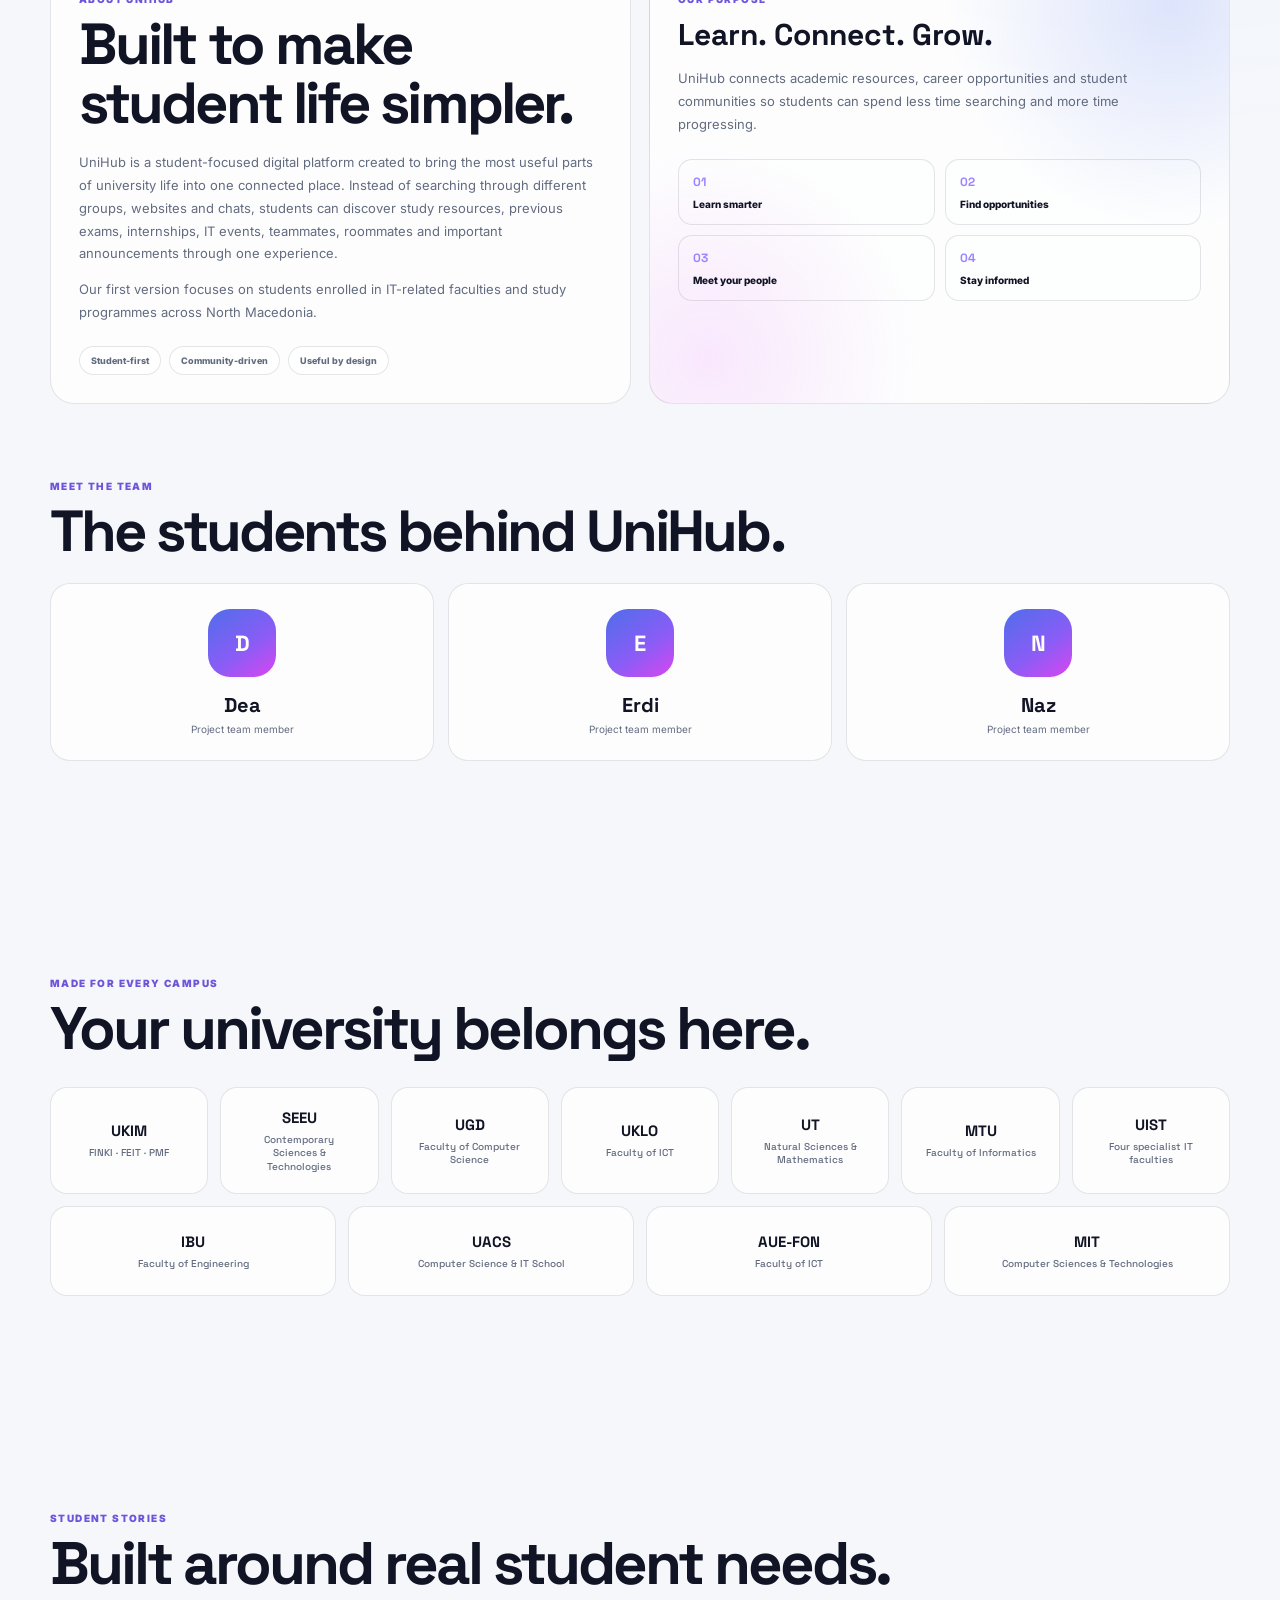
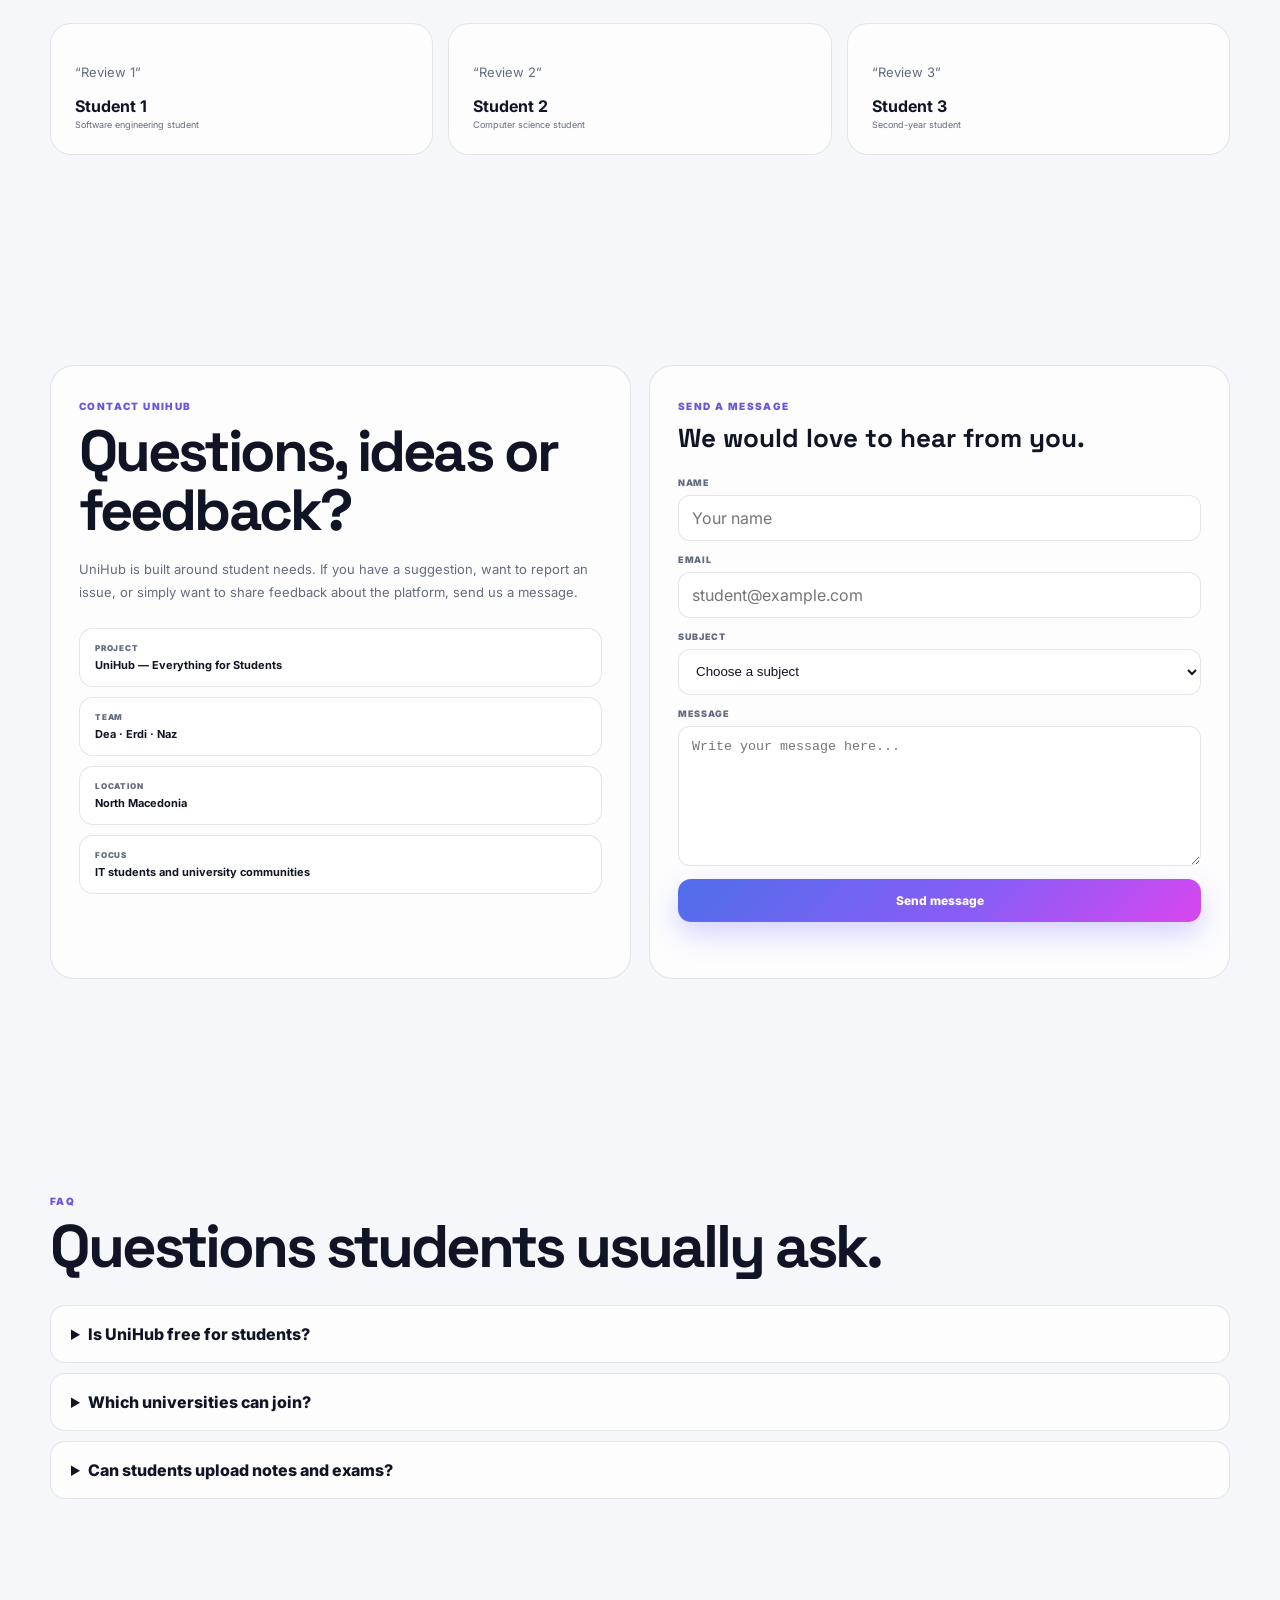
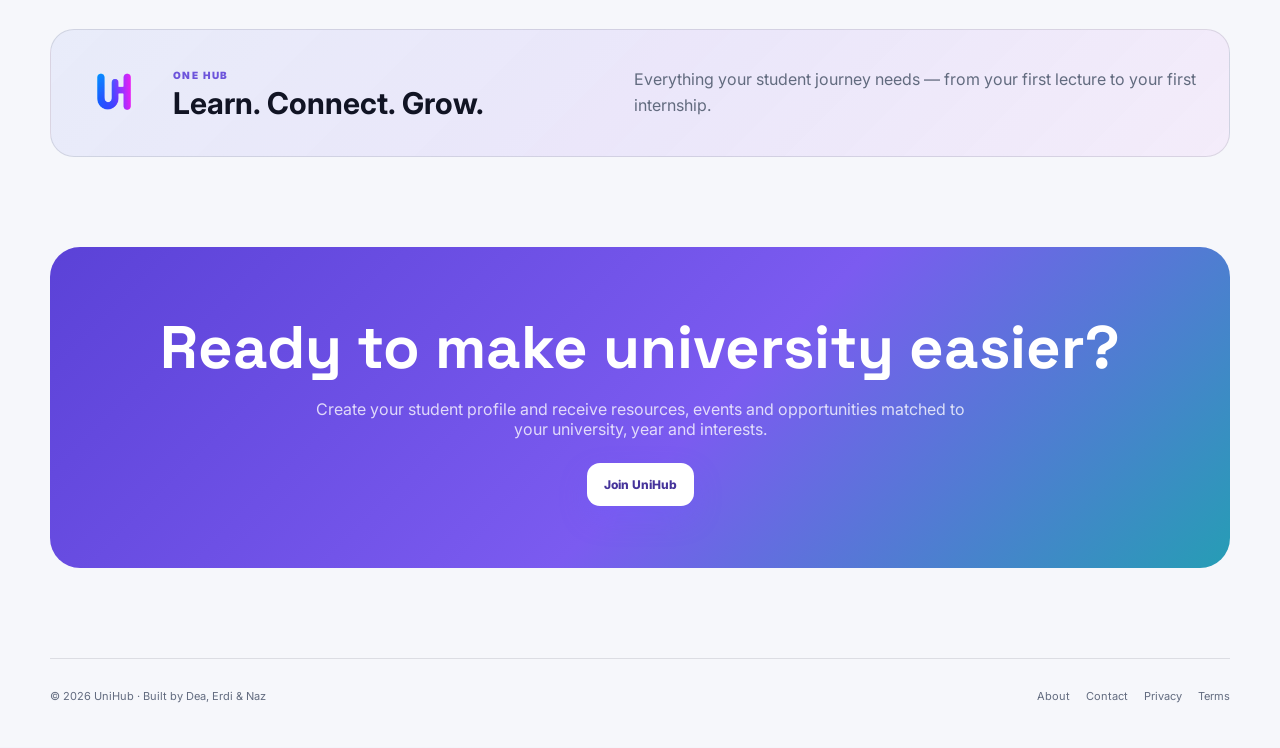
==== commit 80f47048: "Add cookie consent and improve translations" ====
--- a/index.html
+++ b/index.html
@@ -9,6 +9,7 @@
     <link rel="preconnect" href="https://fonts.gstatic.com" crossorigin>
     <link href="https://fonts.googleapis.com/css2?family=Inter:wght@400;500;600;700;800&family=Space+Grotesk:wght@500;600;700&display=swap" rel="stylesheet">
     <link rel="stylesheet" href="public.css">
+    <link rel="stylesheet" href="cookies.css">
 </head>
 <body>
 <canvas id="publicCanvas">
@@ -273,5 +274,6 @@
 <script src="public.js">
 </script>
 <script src="i18n.js"></script>
+<script src="cookies.js"></script>
 </body>
-</html>+</html>
--- a/cookies.css
+++ b/cookies.css
@@ -0,0 +1,85 @@
+.cookie-banner {
+    position: fixed;
+    left: 50%;
+    bottom: 76px;
+    z-index: 1900;
+    width: min(720px, calc(100% - 28px));
+    transform: translateX(-50%);
+    display: grid;
+    grid-template-columns: 1fr auto;
+    gap: 18px;
+    align-items: center;
+    padding: 18px;
+    border: 1px solid var(--line);
+    border-radius: 18px;
+    background: var(--surface, rgba(18, 22, 34, .88));
+    color: var(--text);
+    box-shadow: var(--shadow);
+    backdrop-filter: blur(22px);
+}
+
+.cookie-banner[hidden] {
+    display: none;
+}
+
+.cookie-copy {
+    display: grid;
+    gap: 6px;
+}
+
+.cookie-copy strong {
+    font: 800 14px var(--display, inherit);
+}
+
+.cookie-copy p {
+    margin: 0;
+    color: var(--muted);
+    font-size: 12px;
+    line-height: 1.55;
+}
+
+.cookie-copy a {
+    color: var(--primary, var(--purple, #8b5cf6));
+    font-weight: 800;
+}
+
+.cookie-actions {
+    display: flex;
+    gap: 8px;
+    align-items: center;
+    justify-content: flex-end;
+}
+
+.cookie-btn {
+    min-height: 42px;
+    padding: 0 15px;
+    border: 1px solid var(--line);
+    border-radius: 12px;
+    background: var(--surface2, var(--solid, var(--surface)));
+    color: var(--text);
+    font: 800 12px var(--font, inherit);
+    cursor: pointer;
+}
+
+.cookie-btn.primary {
+    border-color: transparent;
+    background: linear-gradient(135deg, var(--primary, var(--purple, #8b5cf6)), var(--primary2, #6d5dfc));
+    color: #fff;
+}
+
+@media (max-width: 680px) {
+    .cookie-banner {
+        grid-template-columns: 1fr;
+        bottom: 64px;
+        width: calc(100% - 20px);
+        padding: 15px;
+    }
+
+    .cookie-actions {
+        width: 100%;
+    }
+
+    .cookie-btn {
+        flex: 1;
+    }
+}
